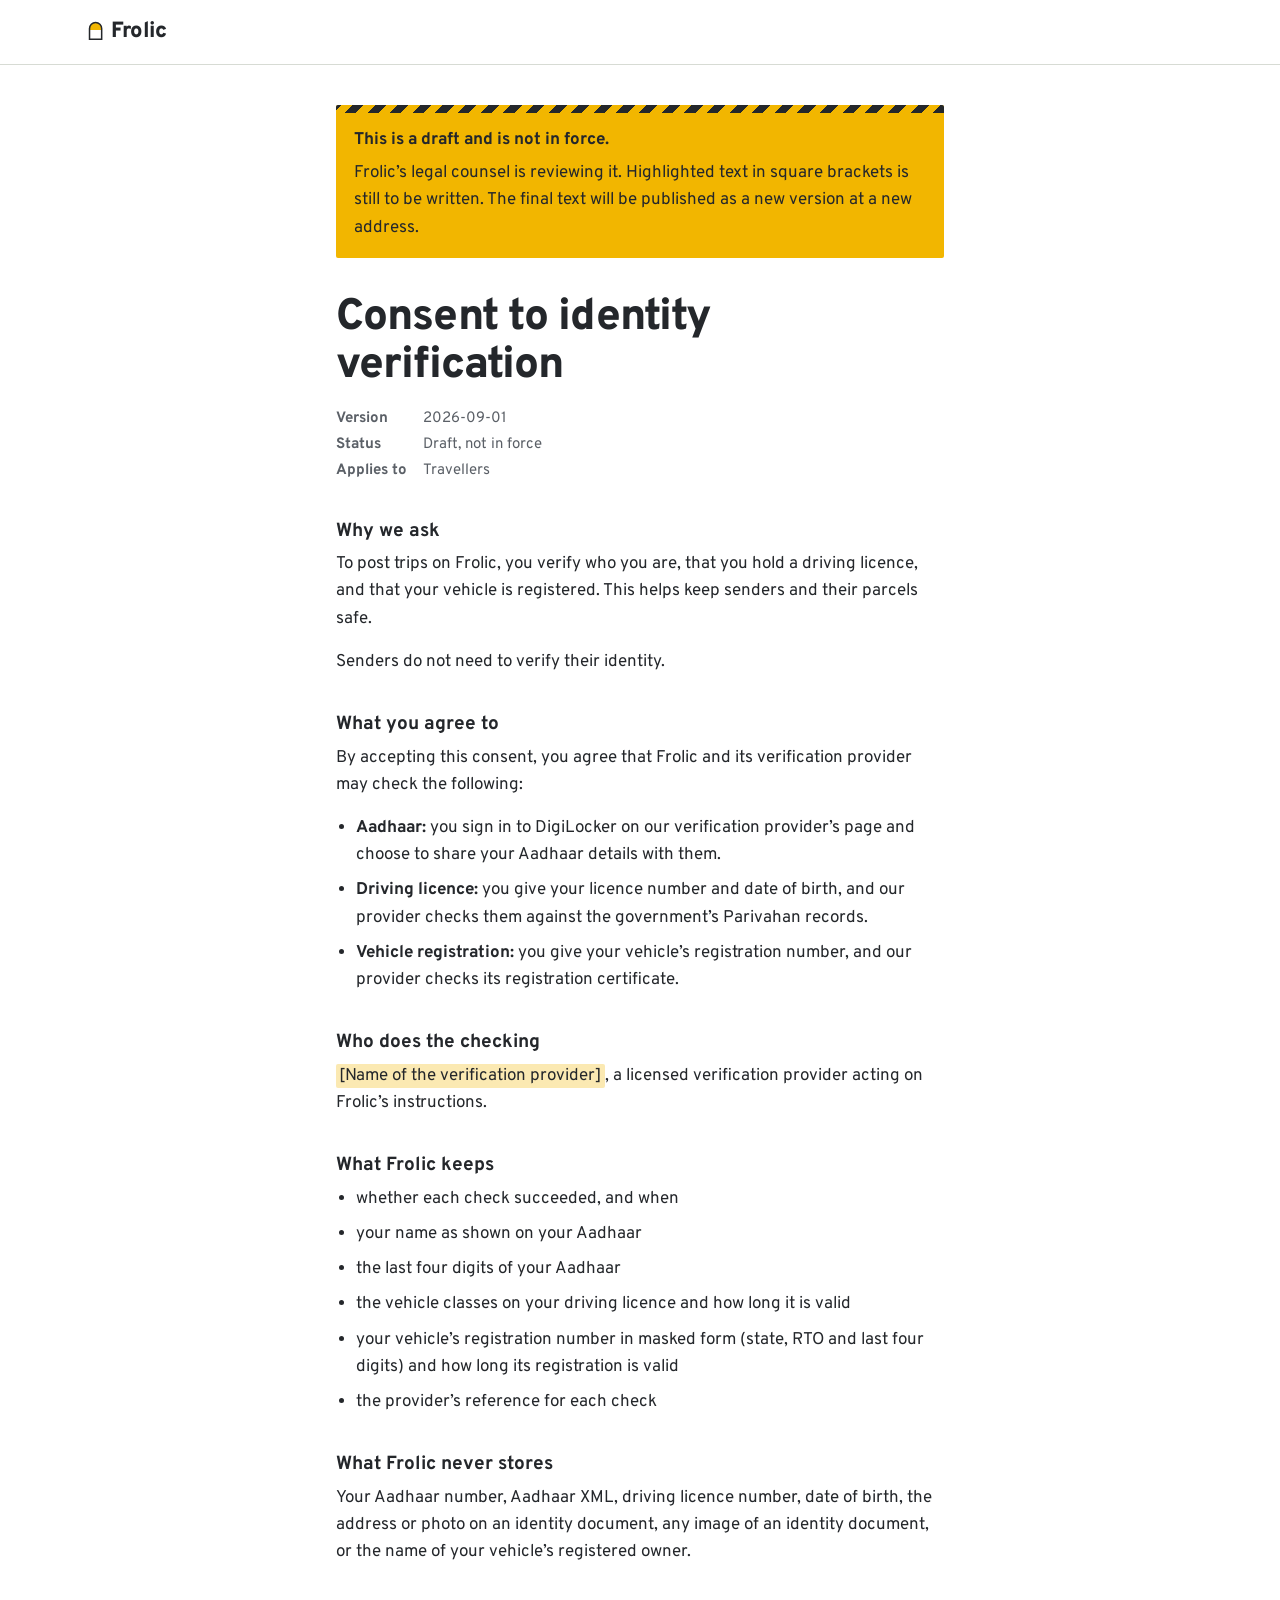
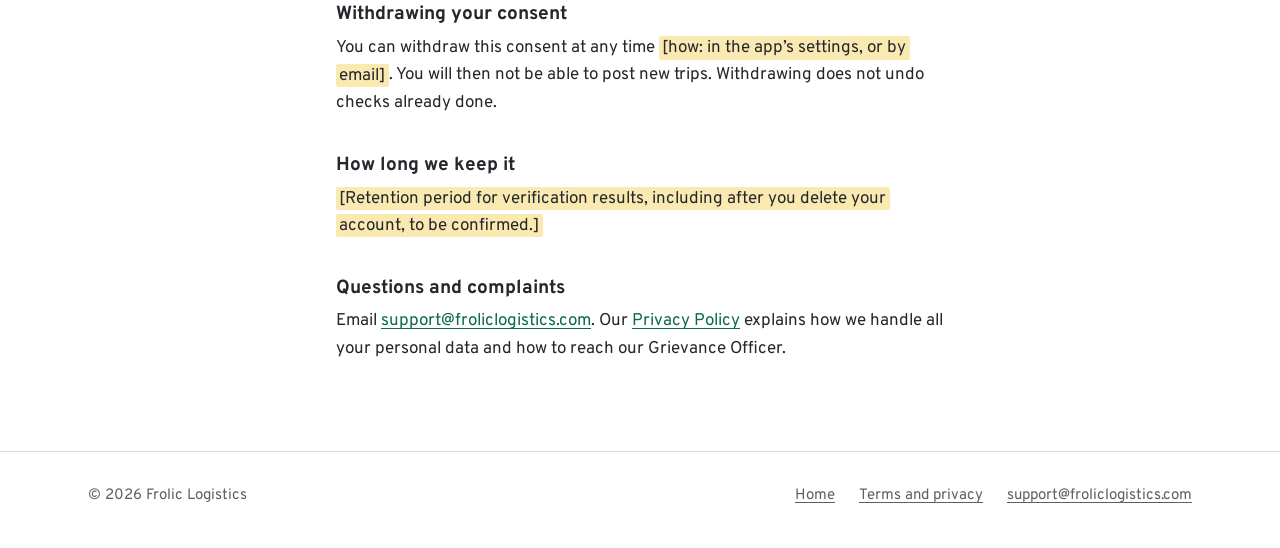
==== kyc-consent/2026-09-01/index.html @ 895175a5 "feat: draft terms-privacy and kyc-consent pages, version 2026-09-01 Marked as drafts, not in force. " ====
<!doctype html>
<html lang="en-IN">
<head>
  <meta charset="utf-8">
  <meta name="viewport" content="width=device-width, initial-scale=1">
  <title>Consent to identity verification, version 2026-09-01 (draft) | Frolic</title>
  <meta name="description" content="Draft consent text for traveller identity verification on Frolic, version 2026-09-01. Not yet in force.">
  <meta name="robots" content="noindex">
  <link rel="canonical" href="https://froliclogistics.com/kyc-consent/2026-09-01/">
  <link rel="icon" href="../../favicon.svg" type="image/svg+xml">
  <link rel="stylesheet" href="../../assets/site.css">
</head>
<body>
  <a class="skip" href="#main">Skip to content</a>

  <header class="site-header">
    <div class="wrap">
      <a class="wordmark" href="../../" aria-label="Frolic home">
        <svg viewBox="0 0 20 26" aria-hidden="true">
          <path class="stone-fill" d="M2 24V10a8 8 0 0 1 16 0v14z"/>
          <path class="stone-cap" d="M2 12v-2a8 8 0 0 1 16 0v2z"/>
          <path class="stone-line" stroke-width="2" d="M2 24V10a8 8 0 0 1 16 0v14z"/>
        </svg>
        Frolic
      </a>
    </div>
  </header>

  <main id="main" class="doc doc--short">
    <div class="wrap">
      <div class="draft" role="note">
        <p><strong>This is a draft and is not in force.</strong></p>
        <p>Frolic’s legal counsel is reviewing it. Highlighted text in square brackets is still to be written. The final text will be published as a new version at a new address.</p>
      </div>

      <h1>Consent to identity verification</h1>
      <dl class="doc-meta">
        <dt>Version</dt>
        <dd>2026-09-01</dd>
        <dt>Status</dt>
        <dd>Draft, not in force</dd>
        <dt>Applies to</dt>
        <dd>Travellers</dd>
      </dl>

      <h2 id="why">Why we ask</h2>
      <p>To post trips on Frolic, you verify who you are, that you hold a driving licence, and that your vehicle is registered. This helps keep senders and their parcels safe.</p>
      <p>Senders do not need to verify their identity.</p>

      <h2 id="what-you-agree-to">What you agree to</h2>
      <p>By accepting this consent, you agree that Frolic and its verification provider may check the following:</p>
      <ul>
        <li><strong>Aadhaar:</strong> you sign in to DigiLocker on our verification provider’s page and choose to share your Aadhaar details with them.</li>
        <li><strong>Driving licence:</strong> you give your licence number and date of birth, and our provider checks them against the government’s Parivahan records.</li>
        <li><strong>Vehicle registration:</strong> you give your vehicle’s registration number, and our provider checks its registration certificate.</li>
      </ul>

      <h2 id="provider">Who does the checking</h2>
      <p><mark class="todo">[Name of the verification provider]</mark>, a licensed verification provider acting on Frolic’s instructions.</p>

      <h2 id="kept">What Frolic keeps</h2>
      <ul>
        <li>whether each check succeeded, and when</li>
        <li>your name as shown on your Aadhaar</li>
        <li>the last four digits of your Aadhaar</li>
        <li>the vehicle classes on your driving licence and how long it is valid</li>
        <li>your vehicle’s registration number in masked form (state, RTO and last four digits) and how long its registration is valid</li>
        <li>the provider’s reference for each check</li>
      </ul>

      <h2 id="never-stored">What Frolic never stores</h2>
      <p>Your Aadhaar number, Aadhaar XML, driving licence number, date of birth, the address or photo on an identity document, any image of an identity document, or the name of your vehicle’s registered owner.</p>

      <h2 id="withdraw">Withdrawing your consent</h2>
      <p>You can withdraw this consent at any time <mark class="todo">[how: in the app’s settings, or by email]</mark>. You will then not be able to post new trips. Withdrawing does not undo checks already done.</p>

      <h2 id="retention">How long we keep it</h2>
      <p><mark class="todo">[Retention period for verification results, including after you delete your account, to be confirmed.]</mark></p>

      <h2 id="questions">Questions and complaints</h2>
      <p>Email <a href="mailto:support@froliclogistics.com">support@froliclogistics.com</a>. Our <a href="../../terms-privacy/2026-09-01/">Privacy Policy</a> explains how we handle all your personal data and how to reach our Grievance Officer.</p>
    </div>
  </main>

  <footer class="site-footer">
    <div class="wrap">
      <p>© 2026 Frolic Logistics</p>
      <ul>
        <li><a href="../../">Home</a></li>
        <li><a href="../../terms-privacy/2026-09-01/">Terms and privacy</a></li>
        <li><a href="mailto:support@froliclogistics.com">support@froliclogistics.com</a></li>
      </ul>
    </div>
  </footer>
</body>
</html>
---- assets/site.css ----
/* Frolic website. One stylesheet for every page.
   Colours come from Indian highway milestones: white stone, yellow cap,
   signboard green. Overpass descends from the Highway Gothic road-sign face. */

@font-face {
  font-family: "Overpass";
  src: url("fonts/overpass-latin-400-normal.woff2") format("woff2");
  font-weight: 400;
  font-style: normal;
  font-display: swap;
}
@font-face {
  font-family: "Overpass";
  src: url("fonts/overpass-latin-700-normal.woff2") format("woff2");
  font-weight: 700;
  font-style: normal;
  font-display: swap;
}
@font-face {
  font-family: "Overpass";
  src: url("fonts/overpass-latin-800-normal.woff2") format("woff2");
  font-weight: 800;
  font-style: normal;
  font-display: swap;
}

:root {
  color-scheme: light dark;
  --paper: #ffffff;
  --verge: #eef1ec;
  --road: #24272b;
  --muted: #5b6067;
  --rule: #d7dbd4;
  --sign: #0b6b47;
  --cap: #f2b600;
  --cap-ink: #24272b;
  --stone: #ffffff;
  --stone-ink: #24272b;
  --todo: rgba(242, 182, 0, 0.3);
}

@media (prefers-color-scheme: dark) {
  :root {
    --paper: #16191b;
    --verge: #1d2124;
    --road: #e6e8e3;
    --muted: #a4aaa6;
    --rule: #343a3d;
    --sign: #5cc596;
    --todo: rgba(242, 182, 0, 0.26);
  }
}

*,
*::before,
*::after {
  box-sizing: border-box;
}

html {
  -webkit-text-size-adjust: 100%;
}

body {
  margin: 0;
  background: var(--paper);
  color: var(--road);
  font: 400 1.0625rem/1.6 "Overpass", system-ui, -apple-system, "Segoe UI", Roboto, sans-serif;
}

svg {
  display: block;
  max-width: 100%;
}

a {
  color: var(--sign);
  text-decoration-thickness: 1px;
  text-underline-offset: 0.18em;
}

a:hover {
  text-decoration-thickness: 2px;
}

:focus-visible {
  outline: 3px solid var(--cap);
  outline-offset: 2px;
  border-radius: 2px;
}

.skip {
  position: absolute;
  left: 1rem;
  top: -4rem;
  padding: 0.5rem 0.75rem;
  background: var(--road);
  color: var(--paper);
  z-index: 1;
}

.skip:focus {
  top: 0.75rem;
}

.wrap {
  max-width: 72rem;
  margin: 0 auto;
  padding: 0 1rem;
}

@media (min-width: 40rem) {
  .wrap {
    padding: 0 1.5rem;
  }
}

/* Header and footer */

.site-header {
  border-bottom: 1px solid var(--rule);
}

.site-header .wrap {
  display: flex;
  align-items: center;
  justify-content: space-between;
  gap: 1rem;
  min-height: 4rem;
}

.wordmark {
  display: inline-flex;
  align-items: center;
  gap: 0.5rem;
  color: var(--road);
  font-weight: 800;
  font-size: 1.375rem;
  letter-spacing: -0.01em;
  text-decoration: none;
}

.wordmark svg {
  width: 0.95rem;
  height: auto;
  margin-top: -0.2rem;
}

.site-nav ul {
  display: flex;
  flex-wrap: wrap;
  gap: 0.25rem 1.25rem;
  margin: 0;
  padding: 0;
  list-style: none;
}

.site-nav a {
  color: var(--road);
  font-weight: 700;
  font-size: 0.9375rem;
  text-decoration: none;
}

.site-nav a:hover {
  color: var(--sign);
}

.site-footer {
  border-top: 1px solid var(--rule);
  padding: 2rem 0 2.5rem;
  color: var(--muted);
  font-size: 0.9375rem;
}

.site-footer .wrap {
  display: flex;
  flex-wrap: wrap;
  justify-content: space-between;
  gap: 0.75rem 2rem;
}

.site-footer p {
  margin: 0;
}

.site-footer ul {
  display: flex;
  flex-wrap: wrap;
  gap: 0.5rem 1.5rem;
  margin: 0;
  padding: 0;
  list-style: none;
}

.site-footer a {
  color: var(--muted);
}

/* Milestone drawing: the stone stays white in both themes, like a real one. */

.stone-fill {
  fill: var(--stone);
}

.stone-line {
  fill: none;
  stroke: var(--stone-ink);
}

.stone-cap {
  fill: var(--cap);
}

.stone-text {
  fill: var(--stone-ink);
  font-family: "Overpass", system-ui, sans-serif;
  font-weight: 800;
  text-anchor: middle;
}

.stone-ground {
  stroke: var(--road);
}

/* Home */

.hero {
  padding: 3rem 0 3.5rem;
}

.hero .wrap {
  display: grid;
  gap: 2.5rem;
  align-items: end;
}

.hero h1 {
  max-width: 15ch;
  margin: 0 0 1.5rem;
  font-weight: 800;
  font-size: clamp(2.25rem, 5.5vw + 0.75rem, 4.25rem);
  line-height: 1.04;
  letter-spacing: -0.025em;
}

.lede {
  max-width: 34rem;
  margin: 0 0 1.25rem;
  font-size: 1.1875rem;
}

.status {
  margin: 0;
  color: var(--muted);
}

.milestone {
  width: 9.5rem;
}

@media (min-width: 48rem) {
  .hero {
    padding: 5.5rem 0 5rem;
  }

  .hero .wrap {
    grid-template-columns: minmax(0, 1.7fr) minmax(0, 1fr);
    gap: 4rem;
  }

  .milestone {
    width: 15rem;
    justify-self: center;
  }
}

.section {
  padding: 3.5rem 0 4rem;
  border-top: 1px solid var(--rule);
}

.section h2 {
  max-width: 24ch;
  margin: 0 0 2.25rem;
  font-weight: 800;
  font-size: clamp(1.625rem, 1.5vw + 1.2rem, 2.25rem);
  line-height: 1.15;
  letter-spacing: -0.015em;
}

.section h3 {
  margin: 0 0 0.375rem;
  font-weight: 700;
  font-size: 1.125rem;
  line-height: 1.35;
}

.section p {
  margin: 0;
}

/* The steps sit on a dashed lane marking, in the order a booking happens. */

.steps {
  display: grid;
  gap: 2rem;
  margin: 0;
  padding: 0;
  list-style: none;
  counter-reset: step;
}

.steps li {
  counter-increment: step;
  padding-top: 1.25rem;
  background: linear-gradient(90deg, var(--road) 0 62%, transparent 0) 0 0 / 1.5rem 3px repeat-x;
}

.steps li::before {
  content: counter(step);
  display: block;
  margin-bottom: 0.625rem;
  color: var(--sign);
  font-weight: 800;
  font-size: 2.5rem;
  line-height: 1;
}

.steps p,
.facts p {
  color: var(--muted);
}

@media (min-width: 48rem) {
  .steps {
    grid-template-columns: repeat(4, minmax(0, 1fr));
    gap: 2.5rem;
  }
}

.section--verge {
  background: var(--verge);
  border-top: 0;
}

.facts {
  display: grid;
  gap: 1.75rem;
  max-width: 60rem;
  margin: 0;
  padding: 0;
  list-style: none;
}

.facts li {
  padding-left: 1rem;
  border-left: 3px solid var(--cap);
}

@media (min-width: 48rem) {
  .facts {
    grid-template-columns: repeat(2, minmax(0, 1fr));
    gap: 2.5rem 4rem;
  }
}

.contact p + p {
  margin-top: 0.75rem;
}

.contact .company {
  font-weight: 700;
  font-size: 1.1875rem;
}

/* Policy pages */

.doc {
  padding: 2.5rem 0 4.5rem;
}

.doc .wrap {
  max-width: 41rem;
}

.draft {
  margin: 0 0 2.25rem;
  padding: 1rem 1.125rem;
  background: var(--cap);
  color: var(--cap-ink);
  border-radius: 2px;
}

/* Road-works stripes: this text is still under construction. */
.draft::before {
  content: "";
  display: block;
  height: 0.5rem;
  margin: -1rem -1.125rem 0.875rem;
  background: repeating-linear-gradient(-45deg, var(--cap-ink) 0 0.5rem, var(--cap) 0.5rem 1rem);
  border-radius: 2px 2px 0 0;
}

.doc .draft p {
  margin: 0;
}

.doc .draft p + p {
  margin-top: 0.375rem;
}

.draft a {
  color: var(--cap-ink);
}

.doc h1 {
  margin: 0 0 1rem;
  font-weight: 800;
  font-size: clamp(2rem, 2.5vw + 1.25rem, 2.75rem);
  line-height: 1.1;
  letter-spacing: -0.02em;
}

.doc-meta {
  display: grid;
  grid-template-columns: max-content 1fr;
  gap: 0.125rem 1rem;
  margin: 0 0 2.25rem;
  color: var(--muted);
  font-size: 0.9375rem;
}

.doc-meta dt {
  font-weight: 700;
}

.doc-meta dd {
  margin: 0;
}

.toc {
  margin: 0 0 2.75rem;
  padding: 1.25rem 0 1.5rem;
  border-top: 1px solid var(--rule);
  border-bottom: 1px solid var(--rule);
}

.doc .toc h2 {
  margin: 0 0 0.75rem;
  font-size: 1.0625rem;
  letter-spacing: 0;
}

.toc ol {
  margin: 0;
  padding: 0;
  list-style: none;
}

.toc ol ol {
  margin: 0.25rem 0 0.75rem;
  padding-left: 1rem;
  columns: 2 13rem;
  column-gap: 1.5rem;
}

.doc .toc li {
  break-inside: avoid;
  margin: 0;
  padding: 0.2rem 0;
}

.toc > ol > li > a {
  font-weight: 700;
}

.doc h2 {
  margin: 3.25rem 0 0.25rem;
  font-weight: 800;
  font-size: 1.625rem;
  line-height: 1.2;
  letter-spacing: -0.01em;
}

.doc h3 {
  margin: 2.25rem 0 0.5rem;
  font-weight: 700;
  font-size: 1.1875rem;
  line-height: 1.3;
}

/* A short policy has no parts, so its section headings are h2 at h3 size. */
.doc--short h2 {
  margin: 2.25rem 0 0.5rem;
  font-weight: 700;
  font-size: 1.1875rem;
  line-height: 1.3;
  letter-spacing: 0;
}

.doc h2,
.doc h3 {
  scroll-margin-top: 1.5rem;
}

.doc p,
.doc ul {
  margin: 0 0 1rem;
}

.doc ul {
  padding-left: 1.25rem;
}

.doc li + li {
  margin-top: 0.5rem;
}

mark.todo {
  background: var(--todo);
  color: inherit;
  padding: 0.05em 0.2em;
  border-radius: 2px;
  -webkit-box-decoration-break: clone;
  box-decoration-break: clone;
}

.not-found {
  padding: 5rem 0 6rem;
}

.not-found h1 {
  margin: 0 0 1rem;
  font-weight: 800;
  font-size: clamp(2rem, 3vw + 1.25rem, 3rem);
  line-height: 1.1;
}

.not-found p {
  max-width: 34rem;
  margin: 0 0 0.75rem;
}

/* Policy pages are often saved as PDF or printed as a record. */
@media print {
  .site-nav,
  .site-footer,
  .skip {
    display: none;
  }

  body {
    font-size: 11pt;
  }

  a {
    color: inherit;
  }

  .draft {
    border: 2px solid #000;
  }
}
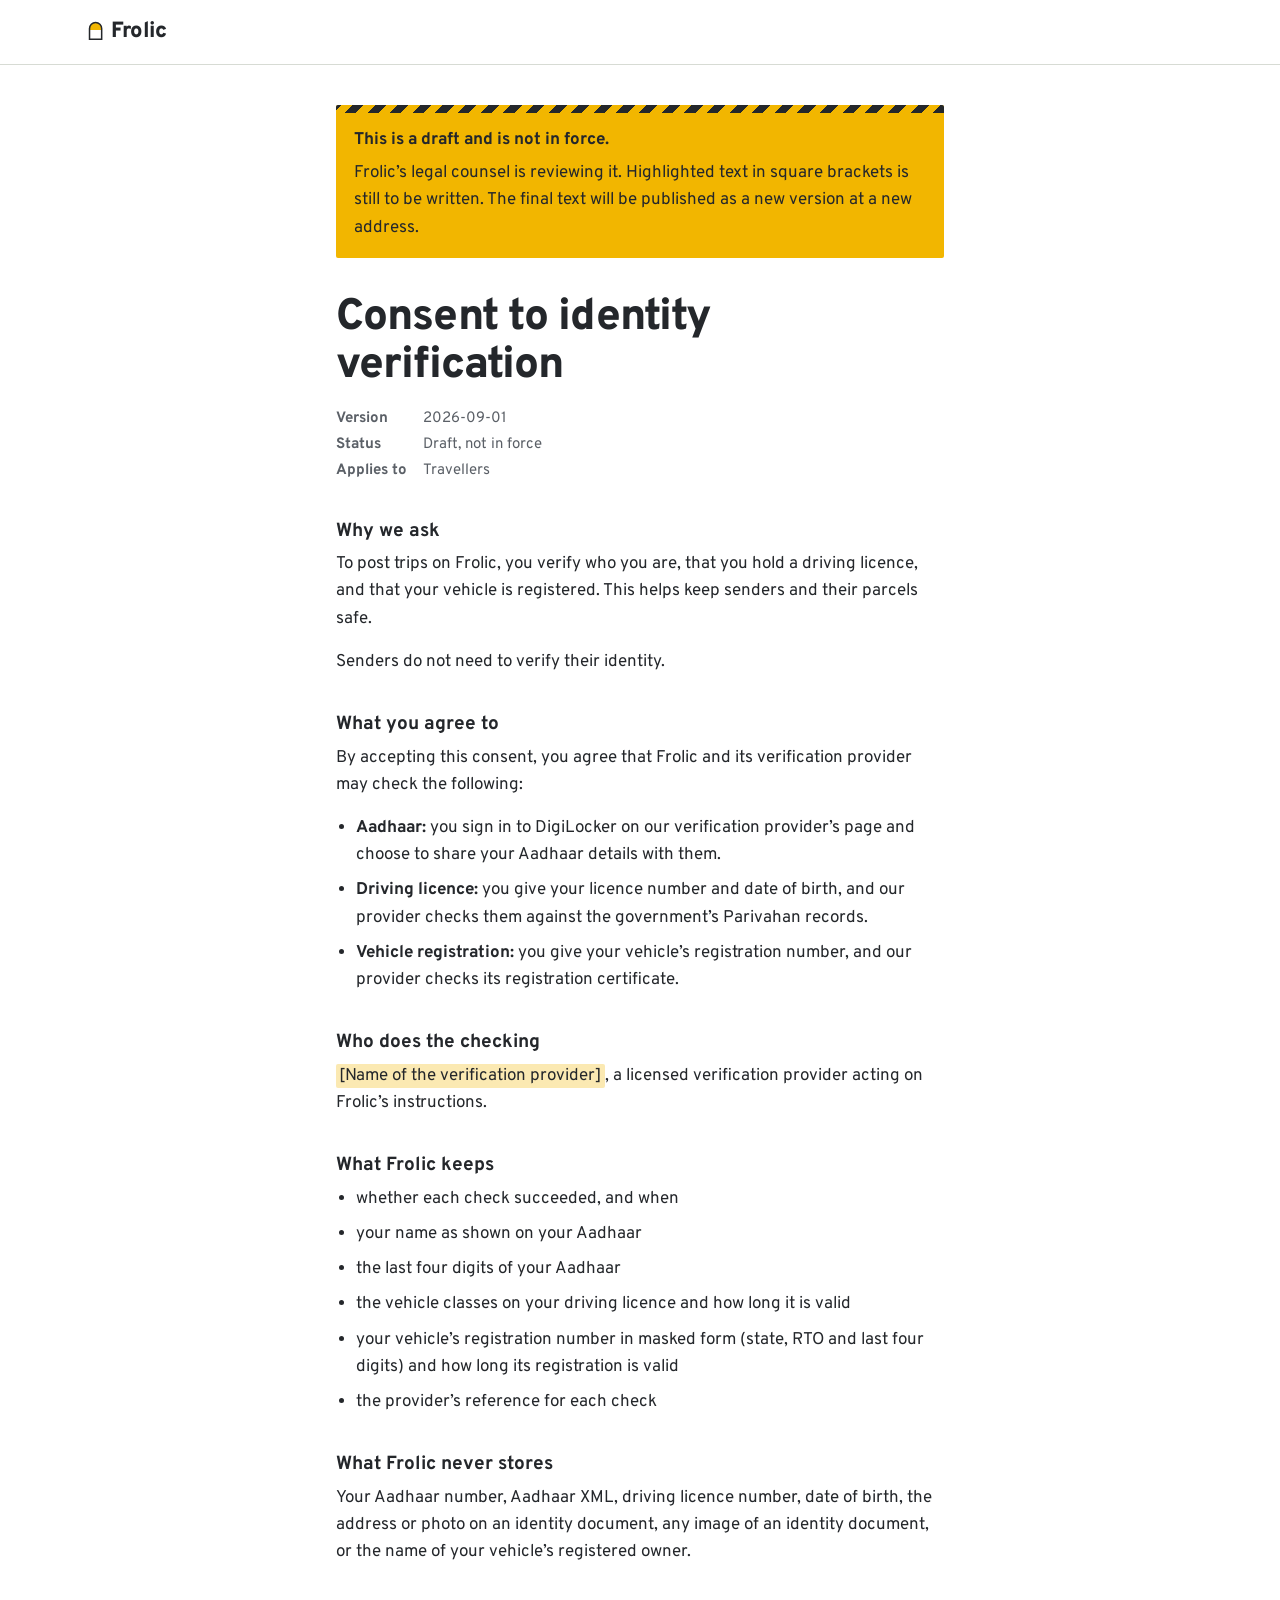
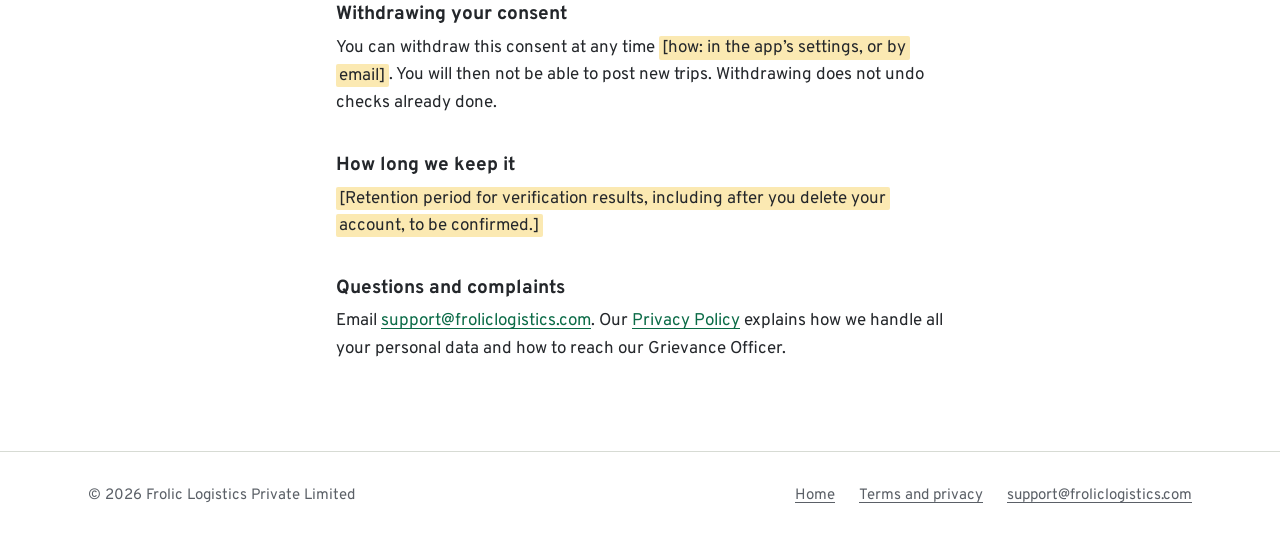
==== commit 75f3bb24: "feat: legal entity name, registered office and Grievance Officer section The Grievance Officer's nam" ====
--- a/kyc-consent/2026-09-01/index.html
+++ b/kyc-consent/2026-09-01/index.html
@@ -84,7 +84,7 @@
 
   <footer class="site-footer">
     <div class="wrap">
-      <p>© 2026 Frolic Logistics</p>
+      <p>© 2026 Frolic Logistics Private Limited</p>
       <ul>
         <li><a href="../../">Home</a></li>
         <li><a href="../../terms-privacy/2026-09-01/">Terms and privacy</a></li>
--- a/assets/site.css
+++ b/assets/site.css
@@ -369,6 +369,28 @@
   margin-top: 0.75rem;
 }
 
+.contact address {
+  margin: 0.5rem 0 1rem;
+  font-style: normal;
+}
+
+.contact-grid {
+  display: grid;
+  gap: 2.25rem;
+  max-width: 60rem;
+}
+
+.contact .contact-policies {
+  margin-top: 2.5rem;
+}
+
+@media (min-width: 48rem) {
+  .contact-grid {
+    grid-template-columns: repeat(2, minmax(0, 1fr));
+    gap: 4rem;
+  }
+}
+
 .contact .company {
   font-weight: 700;
   font-size: 1.1875rem;
